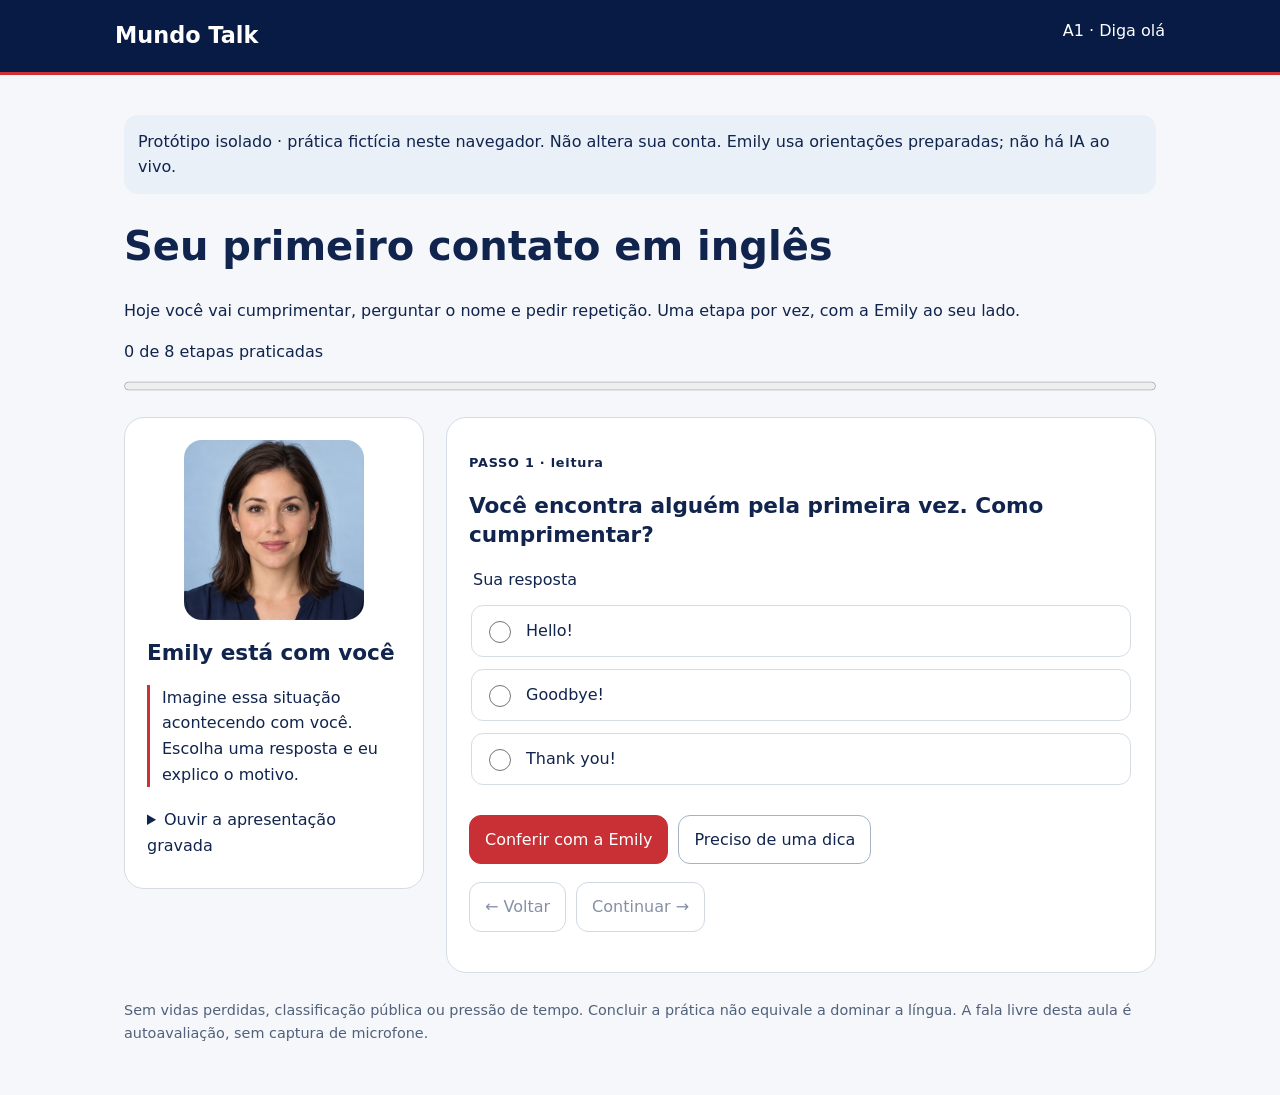
==== diga-ola.html @ 1e770841 "Add isolated A1 Diga ola pilot with original Emily" ====
<!doctype html><html lang="pt-BR"><head><meta charset="utf-8"><meta name="viewport" content="width=device-width,initial-scale=1"><meta http-equiv="Content-Security-Policy" content="default-src 'none'; script-src 'unsafe-inline'; style-src 'unsafe-inline'; img-src data:; media-src data:; connect-src 'none'; form-action 'none'; base-uri 'none'; object-src 'none'"><title>Mundo Talk · aula piloto com Emily</title><style>:root{font-family:system-ui,sans-serif;color:#10244d;background:#f5f7fb;line-height:1.6}*{box-sizing:border-box}body{margin:0}header{background:#071b44;color:white;border-bottom:3px solid #ce3036;padding:18px max(18px,calc((100vw - 1050px)/2));display:flex;justify-content:space-between;gap:12px}header strong{font-size:1.4rem}main{max-width:1080px;margin:auto;padding:24px}h1{font-size:clamp(1.8rem,5vw,2.5rem);line-height:1.25}h2{font-size:1.35rem;line-height:1.35}progress{display:block;width:100%;height:18px;accent-color:#28776d}.notice{background:#eaf0f7;padding:14px;border-radius:14px}.layout{display:grid;grid-template-columns:300px 1fr;gap:22px;margin:22px 0}aside,article,#listening{background:white;border:1px solid #d5dce6;border-radius:20px;padding:22px;min-width:0}aside{align-self:start}aside p{margin:12px 0}#emily-says{border-left:3px solid #ce3036;padding-left:12px}.portrait{background-image:url('[data-uri]');background-size:200% 200%;background-position:0% 0%;width:180px;max-width:100%;aspect-ratio:1;border-radius:18px;margin:auto}audio{width:100%;display:block;margin:12px 0}button,select,input{font:inherit;min-height:48px;max-width:100%;padding:11px 15px;border:1px solid #a5b3c5;border-radius:12px;color:#10244d;background:white}button{cursor:pointer}button:disabled{opacity:.5;cursor:default}button.primary{background:#c93036;color:white;border-color:#c93036}button:focus-visible,select:focus-visible,input:focus-visible,summary:focus-visible{outline:3px solid #2478ef;outline-offset:3px}.actions,.tiles{display:flex;gap:10px;flex-wrap:wrap;margin:18px 0}.tiles button{background:#eaf0f7}.sentence,.passage{white-space:pre-wrap;background:#f0f4f8;padding:16px;border-radius:12px}.sentence{min-height:60px}label{display:block;margin:12px 0}select,input[type=text]{width:100%;margin-top:6px}.option{display:flex;gap:12px;align-items:center;border:1px solid #d5dce6;padding:12px;border-radius:12px;min-height:52px}input[type=radio]{width:22px;height:22px;min-height:22px;flex-shrink:0}fieldset{padding:0;border:0}.feedback{padding:16px;background:#eaf0f7;border-radius:12px}.eyebrow{font-size:.8rem;letter-spacing:.06em;font-weight:700}summary{cursor:pointer;min-height:44px;padding:8px 0}#listening{margin-bottom:18px}footer{font-size:.9rem;color:#51617b;margin:26px 0}button[data-review]{display:block;margin:10px 0}[hidden]{display:none!important}@media(max-width:760px){main{padding:16px}.layout{grid-template-columns:1fr}aside{display:grid;grid-template-columns:86px 1fr;column-gap:14px;padding:16px}.portrait{grid-row:1/3;width:86px;align-self:start}aside h2{margin:0}aside #emily-says{grid-column:2;margin-top:8px}aside details{grid-column:1/-1}article,#listening{padding:18px}header{padding:16px;flex-wrap:wrap}}@media(prefers-reduced-motion:reduce){*{scroll-behavior:auto!important}}
</style></head><body><header><strong>Mundo Talk</strong><span>A1 · Diga olá</span></header><main><p class="notice">Protótipo isolado · prática fictícia neste navegador. Não altera sua conta. Emily usa orientações preparadas; não há IA ao vivo.</p><h1>Seu primeiro contato em inglês</h1><p>Hoje você vai cumprimentar, perguntar o nome e pedir repetição. Uma etapa por vez, com a Emily ao seu lado.</p><label id="progress-label" for="meter">Etapas praticadas</label><progress id="meter" max="8" value="0"></progress><p id="storage-note" role="status"></p><div class="layout"><aside aria-label="Acompanhamento da Emily"><div class="portrait" role="img" aria-label="Emily original, professora do Mundo Talk"></div><h2>Emily está com você</h2><p id="emily-says" aria-live="polite"></p><details><summary>Ouvir a apresentação gravada</summary><audio id="voice" controls preload="none" src="[data-uri]"></audio><p id="voice-note" role="status">Amostra existente em inglês. As dicas de cada exercício são apresentadas em texto.</p></details></aside><section><section id="listening" hidden><h2>Ouça com calma</h2><audio id="lesson-audio" controls preload="none" src="[data-uri]"></audio><button id="slow" type="button">Ouvir mais devagar</button><p id="heard" role="status"></p></section><article id="activity"></article></section></div><footer>Sem vidas perdidas, classificação pública ou pressão de tempo. Concluir a prática não equivale a dominar a língua. A fala livre desta aula é autoavaliação, sem captura de microfone.</footer></main><script type="application/json" id="lesson-data">{"id":"hello","title":"Diga olá","subtitle":"Cumprimente e pergunte o nome de alguém.","minutes":8,"exercises":[{"id":"hello-1","type":"choice","prompt":"Você encontra alguém pela primeira vez. Como cumprimentar?","options":["Hello!","Goodbye!","Thank you!"],"answer":["Hello!"],"explain":"Hello e Hi são cumprimentos. Goodbye é uma despedida.","skill":"leitura"},{"id":"hello-2","type":"pairs","prompt":"Combine as expressões.","pairs":[["Hi!","Oi!"],["Goodbye!","Tchau!"],["Thank you!","Obrigado(a)!"]],"answer":["Oi!","Tchau!","Obrigado(a)!"],"explain":"Use Hi para cumprimentar, Goodbye ao se despedir e Thank you para agradecer.","skill":"vocabulário"},{"id":"hello-3","type":"listen","prompt":"Ouça. O que a pessoa perguntou?","audio":"name","options":["Qual é o seu nome?","De onde você é?","Como você está?"],"answer":["Qual é o seu nome?"],"explain":"What’s your name? significa “Qual é o seu nome?”. What’s é a contração de What is.","skill":"escuta"},{"id":"hello-4","type":"order","prompt":"Monte: “Qual é o seu nome?”","words":["name?","your","What’s"],"answer":["What’s your name?"],"explain":"What’s + your + name? forma uma pergunta sobre o nome.","skill":"construção de frases"},{"id":"hello-5","type":"write","prompt":"Escreva “Olá!” em inglês.","answer":["Hello","Hi","Hey"],"explain":"Hello e Hi funcionam bem. Hey é mais informal.","skill":"escrita"},{"id":"hello-6","type":"choice","context":"Ana: Hello! My name is Ana. What’s your name?\nLeo: Hi, Ana. I’m Leo.","prompt":"Quem está perguntando o nome da outra pessoa?","options":["Ana","Leo","Os dois"],"answer":["Ana"],"explain":"Ana faz a pergunta What’s your name? Leo responde com I’m Leo. Observe quem pergunta e quem responde.","skill":"leitura de diálogo"},{"id":"hello-7","type":"choice","prompt":"Você não entendeu o nome. Como pedir que a pessoa repita?","options":["Can you repeat, please?","How are you?","Where are you from?"],"answer":["Can you repeat, please?"],"explain":"Can you repeat, please? significa “Pode repetir, por favor?”. Você pode pedir ajuda durante uma conversa.","skill":"estratégias de comunicação"},{"id":"hello-8","type":"write","prompt":"Leo disse “My name is Leo.” Agora pergunte o nome de outra pessoa. Escreva a pergunta completa.","answer":["What's your name?","What is your name?"],"explain":"What’s your name? e What is your name? perguntam o nome da pessoa com quem você fala.","skill":"escrita"}],"guide":{"goal":"Cumprimentar, perguntar o nome e pedir repetição.","explanation":"Hello é neutro; Hi é comum em situações informais. Para perguntar o nome, use What’s your name? What’s é a forma curta de What is. My significa meu/minha; your se refere à pessoa com quem você fala. Can you repeat, please? ajuda quando você não entende.","dialogue":["Ana: Hello! My name is Ana. What’s your name?","Leo: Hi! I’m Leo.","Ana: Can you repeat, please?","Leo: Leo."],"speaking":"Diga seu nome em voz alta. Imagine que ouviu um nome que não entendeu e peça repetição. Esta prática não é gravada nem avaliada."},"checkpoint":false}</script><script>// Experimental local practice only. Does not import or write student progress.
const storageKey='mundotalk-a1-emily-prototype-v1';
/** @typedef {{version:number,lessonId:string,index:number,answers:Record<string,string[]>,records:Record<string,{attempts:number,passed:boolean}>,review:string[],heard:boolean,selfReviewed:string[],finished:boolean}} Practice */
function normalize(text){return String(text).normalize('NFKC').toLowerCase().replace(/[’‘]/g,"'").replace(/[.!?,]/g,'').replace(/\s+/g,' ').trim();}
/** @returns {Practice} */
function fresh(lesson){return {version:1,lessonId:lesson.id,index:0,answers:{},records:{},review:[],heard:false,selfReviewed:[],finished:false};}
function evaluate(exercise,answer,heard=false){
 if(exercise.type==='listen'&&!heard)return {kind:'blocked',message:'Ouça a gravação antes de conferir. Se o áudio falhar, esta etapa ficará pendente.'};
 const values=Array.isArray(answer)?answer:[String(answer??'')];
 if(values.length===0||values.some(v=>!String(v).trim()))return {kind:'empty',message:'Faça uma tentativa. Você pode pedir uma dica antes de responder.'};
 const pairs=exercise.type==='pairs';
 const ok=pairs?values.length===exercise.answer.length&&exercise.answer.every((v,i)=>normalize(v)===normalize(values[i])):values.length===1&&exercise.answer.some(v=>normalize(v)===normalize(values[0]));
 if(ok)return {kind:'correct',message:'Isso faz sentido! '+exercise.explain};
 if(exercise.type==='write')return {kind:'review',message:'Vamos comparar sua frase com um exemplo: '+exercise.answer[0]+'. '+exercise.explain+' Se você usou outra formulação, confira se ela comunica a mesma ideia. Sem nota automática para essa alternativa.'};
 return {kind:'retry',message:'Vamos olhar com calma. '+exercise.explain+' Tente outra vez; seu progresso anterior continua guardado.'};
}
function record(state,exercise,result){
 if(['empty','blocked'].includes(result.kind))return state;
 const old=state.records[exercise.id]??{attempts:0,passed:false};
 const records={...state.records,[exercise.id]:{attempts:Math.min(1000,old.attempts+1),passed:old.passed||result.kind==='correct'}};
 const review=new Set(state.review);if(['retry','review'].includes(result.kind))review.add(exercise.id);
 return {...state,records,review:[...review]};
}
function canContinue(state,exercise){return !!state.records[exercise.id]?.passed||state.selfReviewed.includes(exercise.id);}
function read(raw,lesson){
 const clean=fresh(lesson);if(!raw)return clean;
 try{if(raw.length>20000)return clean;const p=JSON.parse(raw),known=new Set(lesson.exercises.map(e=>e.id));
  if(p.version!==1||p.lessonId!==lesson.id||!Number.isInteger(p.index)||p.index<0||p.index>=lesson.exercises.length||typeof p.heard!=='boolean'||typeof p.finished!=='boolean')return clean;
  if(!p.answers||typeof p.answers!=='object'||Array.isArray(p.answers)||!p.records||typeof p.records!=='object'||Array.isArray(p.records))return clean;
  if(!Array.isArray(p.review)||!Array.isArray(p.selfReviewed)||[...p.review,...p.selfReviewed].some(id=>!known.has(id)))return clean;
  if(Object.entries(p.answers).some(([id,v])=>!known.has(id)||!Array.isArray(v)||v.length>12||v.some(s=>typeof s!=='string'||s.length>500)))return clean;
  if(Object.entries(p.records).some(([id,v])=>!known.has(id)||!v||!Number.isInteger(v.attempts)||v.attempts<0||v.attempts>1000||typeof v.passed!=='boolean'))return clean;
  // Only these prototype fields survive. Completions, profiles and permissions never do.
  const state={...clean,index:p.index,answers:p.answers,records:p.records,review:[...new Set(p.review)],heard:p.heard,selfReviewed:p.selfReviewed.filter(id=>lesson.exercises.find(e=>e.id===id)?.type==='write')};
  // An audio or closed activity cannot be completed by a self-review flag.
  const listening=lesson.exercises.filter(e=>e.type==='listen');if(!state.heard)for(const e of listening)delete state.records[e.id];
  state.finished=p.finished&&lesson.exercises.every(e=>canContinue(state,e));return state;
 }catch{return clean;}
}
function summary(state,lesson){return {practiced:lesson.exercises.filter(e=>canContinue(state,e)).length,total:lesson.exercises.length,review:state.review.filter(id=>lesson.exercises.some(e=>e.id===id)),assessment:'prática local, sem avaliação de domínio ou pronúncia'};}

// Isolated DOM adapter. All content comes from the existing hello lesson.
const lesson=JSON.parse(document.getElementById('lesson-data').textContent);
const root=document.getElementById('activity');
const get=id=>document.getElementById(id);
let state;try{state=read(localStorage.getItem(storageKey),lesson);}catch{state=fresh(lesson);get('storage-note').textContent='Armazenamento indisponível: sua prática dura somente nesta aba.';}
let feedback=null,hint=false,order=[];
const esc=v=>String(v).replaceAll('&','&amp;').replaceAll('<','&lt;').replaceAll('>','&gt;').replaceAll('"','&quot;').replaceAll("'",'&#39;');
const persist=()=>{try{localStorage.setItem(storageKey,JSON.stringify(state));}catch{get('storage-note').textContent='Não foi possível guardar a prática. Continue nesta aba; a retomada não está disponível.';}};
const current=()=>lesson.exercises[state.index];
function recallOrder(){const e=current();if(e.type!=='order')return [];const selected=[];for(const word of (state.answers[e.id]?.[0]??'').split(' ').filter(Boolean)){const n=e.words.findIndex((w,i)=>w===word&&!selected.includes(i));if(n<0)return [];selected.push(n);}return selected;}
function render(){
 const e=current(),s=summary(state,lesson),saved=state.answers[e.id]??[];
 get('meter').max=s.total;get('meter').value=s.practiced;get('progress-label').textContent=s.practiced+' de '+s.total+' etapas praticadas';
 get('listening').hidden=state.finished||e.type!=='listen';
 get('heard').textContent=state.heard?'Gravação ouvida. Você pode repetir antes de responder.':'Toque em reproduzir e ouça a gravação até o fim.';
 get('emily-says').textContent=state.finished?'Você praticou um primeiro contato! Agora vale retomar o que ainda exigiu ajuda.':hint?lesson.guide.explanation:feedback?.message??({pairs:'Vamos ligar cada expressão ao sentido. Você escolhe os pares tocando nas opções.',order:'Toque nas palavras para montar a pergunta. Não precisa arrastar.',listen:'Ouça primeiro. Procure uma informação por vez; pode repetir quantas vezes quiser.',write:'Sua vez de escrever. O importante é comunicar a ideia, com apoio se precisar.'}[e.type]??'Imagine essa situação acontecendo com você. Escolha uma resposta e eu explico o motivo.');
 if(state.finished){root.innerHTML='<h2>Prática concluída!</h2><p>Você passou por '+s.practiced+' de '+s.total+' etapas. Isso registra prática, sem certificar domínio do inglês.</p><h3>Seu próximo passo</h3><p>'+(s.review.length?'Reveja '+s.review.length+' atividade(s) em que pediu ajuda ou comparou uma resposta.':'Amanhã, tente cumprimentar e perguntar o nome sem olhar as frases.')+'</p>'+s.review.map(id=>'<button data-review="'+esc(id)+'">Rever atividade '+esc(id)+'</button>').join('')+'<p>Em voz alta: cumprimente uma pessoa imaginária, pergunte o nome e peça repetição. Sem gravação nem nota de pronúncia.</p><button data-action="back">Voltar à última atividade</button>';persist();return;}
 let controls='';
 if(e.type==='pairs')controls=e.pairs.map((p,i)=>'<label>'+esc(p[0])+'<select data-pair="'+i+'"><option value="">Escolha o sentido</option>'+[...e.pairs].reverse().map(v=>'<option value="'+esc(v[1])+'"'+(saved[i]===v[1]?' selected':'')+'>'+esc(v[1])+'</option>').join('')+'</select></label>').join('');
 else if(e.type==='order')controls='<p class="sentence">'+esc(order.length?order.map(i=>e.words[i]).join(' '):(saved[0]??'Sua frase aparece aqui'))+'</p><div class="tiles">'+e.words.map((w,i)=>'<button data-word="'+i+'" '+(order.includes(i)?'disabled':'')+'>'+esc(w)+'</button>').join('')+'</div><button data-action="undo">Desfazer palavra</button><button data-action="clear">Recomeçar frase</button>';
 else if(e.options)controls='<fieldset><legend>Sua resposta</legend>'+e.options.map((v,i)=>'<label class="option"><input type="radio" name="answer" data-choice="'+i+'" '+(saved[0]===v?'checked':'')+'>'+esc(v)+'</label>').join('')+'</fieldset>';
 else controls='<label>Sua frase<input id="written" type="text" maxlength="500" autocomplete="off" value="'+esc(saved[0]??'')+'"></label>';
 root.innerHTML='<p class="eyebrow">PASSO '+(state.index+1)+' · '+esc(e.skill)+'</p><h2>'+esc(e.prompt)+'</h2>'+(e.context?'<p class="passage">'+esc(e.context)+'</p>':'')+controls+'<div class="actions"><button data-action="check" class="primary">Conferir com a Emily</button><button data-action="hint" aria-expanded="'+hint+'">'+(hint?'Fechar dica':'Preciso de uma dica')+'</button></div>'+(feedback?'<p class="feedback" role="status">'+esc(feedback.message)+'</p>':'')+(feedback?.kind==='review'?'<button data-action="self-review">Comparei o sentido — registrar somente a prática</button>':'')+'<div class="actions"><button data-action="back" '+(state.index===0?'disabled':'')+'>← Voltar</button><button data-action="next" '+(!canContinue(state,e)?'disabled':'')+'>'+(state.index===lesson.exercises.length-1?'Ver minha revisão':'Continuar →')+'</button></div>';
 persist();
}
function move(index){get('lesson-audio').pause();state.index=index;feedback=null;hint=false;order=recallOrder();render();}
root.addEventListener('input',event=>{if(event.target.id==='written'){state.answers[current().id]=[event.target.value.slice(0,500)];persist();}});
root.addEventListener('change',event=>{const target=event.target,e=current();if(target.dataset.choice!==undefined)state.answers[e.id]=[e.options[Number(target.dataset.choice)]];if(target.dataset.pair!==undefined){const a=[...(state.answers[e.id]??Array(e.pairs.length).fill(''))];a[Number(target.dataset.pair)]=target.value;state.answers[e.id]=a;}persist();});
root.addEventListener('click',event=>{const button=event.target.closest('button');if(!button||button.disabled)return;
 const e=current(),action=button.dataset.action;
 if(button.dataset.review){state.finished=false;move(lesson.exercises.findIndex(e=>e.id===button.dataset.review));return;}
 if(button.dataset.word!==undefined){const n=Number(button.dataset.word);if(!order.includes(n))order.push(n);state.answers[e.id]=[order.map(i=>e.words[i]).join(' ')];render();return;}
 if(action==='undo'||action==='clear'){if(action==='clear')order=[];else{if(!order.length)state.answers[e.id]=[];order.pop();}state.answers[e.id]=[order.map(i=>e.words[i]).join(' ')];render();}
 if(action==='hint'){hint=!hint;render();}
 if(action==='check'){feedback=evaluate(e,state.answers[e.id]??[],state.heard);state=record(state,e,feedback);render();}
 if(action==='self-review'&&feedback?.kind==='review'&&e.type==='write'){if(!state.selfReviewed.includes(e.id))state.selfReviewed.push(e.id);feedback={kind:'reviewed',message:'Prática registrada por autoavaliação. Não foi atribuída uma nota de correção ou de domínio.'};render();}
 if(action==='back'){if(state.finished){state.finished=false;render();}else if(state.index>0)move(state.index-1);}
 if(action==='next'&&canContinue(state,e)){if(state.index===lesson.exercises.length-1){state.finished=true;render();}else move(state.index+1);}
});
get('lesson-audio').addEventListener('ended',()=>{state.heard=true;get('heard').textContent='Gravação ouvida. Você pode repetir antes de responder.';persist();});
get('lesson-audio').addEventListener('error',()=>{state.heard=false;get('heard').textContent='Áudio indisponível. Esta etapa de escuta fica pendente; nenhuma conclusão será atribuída.';persist();});
get('lesson-audio').addEventListener('play',()=>get('voice').pause());
get('voice').addEventListener('play',()=>get('lesson-audio').pause());
get('slow').addEventListener('click',()=>{const a=get('lesson-audio'),slow=a.playbackRate===1;a.playbackRate=slow?0.8:1;a.preservesPitch=true;get('slow').textContent=slow?'Voltar ao ritmo normal':'Ouvir mais devagar';});
get('voice').addEventListener('error',()=>{get('voice-note').textContent='A amostra não reproduziu. As orientações em português continuam disponíveis em texto.';});
document.addEventListener('visibilitychange',()=>{if(document.hidden){get('voice').pause();get('lesson-audio').pause();persist();}});
order=recallOrder();render();
</script></body></html>
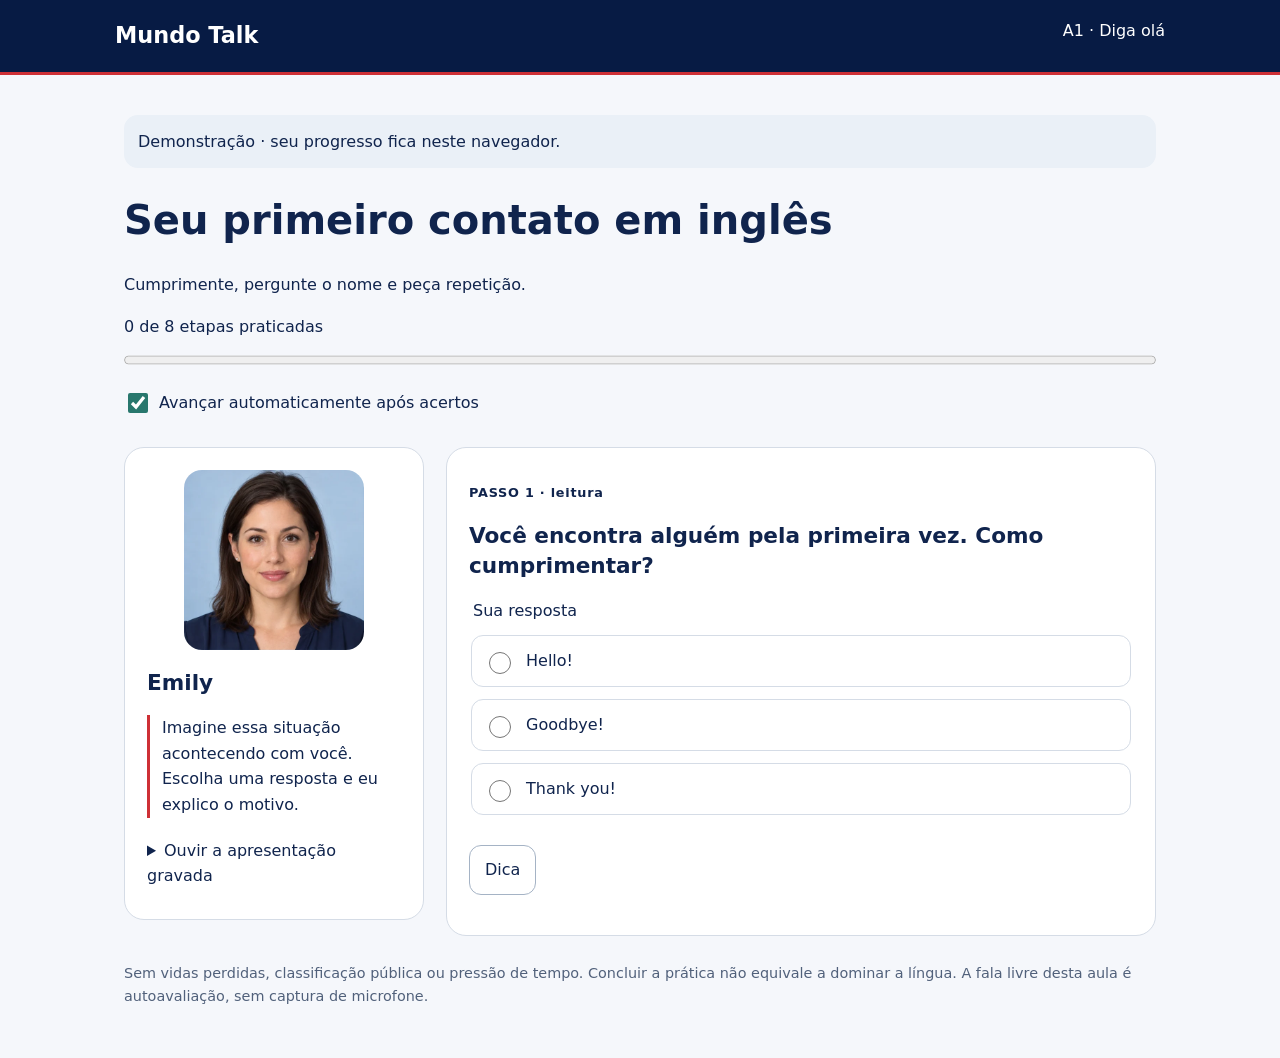
==== commit 21d603bc: "Improve feedback and pacing in Diga ola only" ====
--- a/diga-ola.html
+++ b/diga-ola.html
@@ -1,5 +1,16 @@
 <!doctype html><html lang="pt-BR"><head><meta charset="utf-8"><meta name="viewport" content="width=device-width,initial-scale=1"><meta http-equiv="Content-Security-Policy" content="default-src 'none'; script-src 'unsafe-inline'; style-src 'unsafe-inline'; img-src data:; media-src data:; connect-src 'none'; form-action 'none'; base-uri 'none'; object-src 'none'"><title>Mundo Talk · aula piloto com Emily</title><style>:root{font-family:system-ui,sans-serif;color:#10244d;background:#f5f7fb;line-height:1.6}*{box-sizing:border-box}body{margin:0}header{background:#071b44;color:white;border-bottom:3px solid #ce3036;padding:18px max(18px,calc((100vw - 1050px)/2));display:flex;justify-content:space-between;gap:12px}header strong{font-size:1.4rem}main{max-width:1080px;margin:auto;padding:24px}h1{font-size:clamp(1.8rem,5vw,2.5rem);line-height:1.25}h2{font-size:1.35rem;line-height:1.35}progress{display:block;width:100%;height:18px;accent-color:#28776d}.notice{background:#eaf0f7;padding:14px;border-radius:14px}.layout{display:grid;grid-template-columns:300px 1fr;gap:22px;margin:22px 0}aside,article,#listening{background:white;border:1px solid #d5dce6;border-radius:20px;padding:22px;min-width:0}aside{align-self:start}aside p{margin:12px 0}#emily-says{border-left:3px solid #ce3036;padding-left:12px}.portrait{background-image:url('[data-uri]');background-size:200% 200%;background-position:0% 0%;width:180px;max-width:100%;aspect-ratio:1;border-radius:18px;margin:auto}audio{width:100%;display:block;margin:12px 0}button,select,input{font:inherit;min-height:48px;max-width:100%;padding:11px 15px;border:1px solid #a5b3c5;border-radius:12px;color:#10244d;background:white}button{cursor:pointer}button:disabled{opacity:.5;cursor:default}button.primary{background:#c93036;color:white;border-color:#c93036}button:focus-visible,select:focus-visible,input:focus-visible,summary:focus-visible{outline:3px solid #2478ef;outline-offset:3px}.actions,.tiles{display:flex;gap:10px;flex-wrap:wrap;margin:18px 0}.tiles button{background:#eaf0f7}.sentence,.passage{white-space:pre-wrap;background:#f0f4f8;padding:16px;border-radius:12px}.sentence{min-height:60px}label{display:block;margin:12px 0}select,input[type=text]{width:100%;margin-top:6px}.option{display:flex;gap:12px;align-items:center;border:1px solid #d5dce6;padding:12px;border-radius:12px;min-height:52px}input[type=radio]{width:22px;height:22px;min-height:22px;flex-shrink:0}fieldset{padding:0;border:0}.feedback{padding:16px;background:#eaf0f7;border-radius:12px}.eyebrow{font-size:.8rem;letter-spacing:.06em;font-weight:700}summary{cursor:pointer;min-height:44px;padding:8px 0}#listening{margin-bottom:18px}footer{font-size:.9rem;color:#51617b;margin:26px 0}button[data-review]{display:block;margin:10px 0}[hidden]{display:none!important}@media(max-width:760px){main{padding:16px}.layout{grid-template-columns:1fr}aside{display:grid;grid-template-columns:86px 1fr;column-gap:14px;padding:16px}.portrait{grid-row:1/3;width:86px;align-self:start}aside h2{margin:0}aside #emily-says{grid-column:2;margin-top:8px}aside details{grid-column:1/-1}article,#listening{padding:18px}header{padding:16px;flex-wrap:wrap}}@media(prefers-reduced-motion:reduce){*{scroll-behavior:auto!important}}
-</style></head><body><header><strong>Mundo Talk</strong><span>A1 · Diga olá</span></header><main><p class="notice">Protótipo isolado · prática fictícia neste navegador. Não altera sua conta. Emily usa orientações preparadas; não há IA ao vivo.</p><h1>Seu primeiro contato em inglês</h1><p>Hoje você vai cumprimentar, perguntar o nome e pedir repetição. Uma etapa por vez, com a Emily ao seu lado.</p><label id="progress-label" for="meter">Etapas praticadas</label><progress id="meter" max="8" value="0"></progress><p id="storage-note" role="status"></p><div class="layout"><aside aria-label="Acompanhamento da Emily"><div class="portrait" role="img" aria-label="Emily original, professora do Mundo Talk"></div><h2>Emily está com você</h2><p id="emily-says" aria-live="polite"></p><details><summary>Ouvir a apresentação gravada</summary><audio id="voice" controls preload="none" src="[data-uri]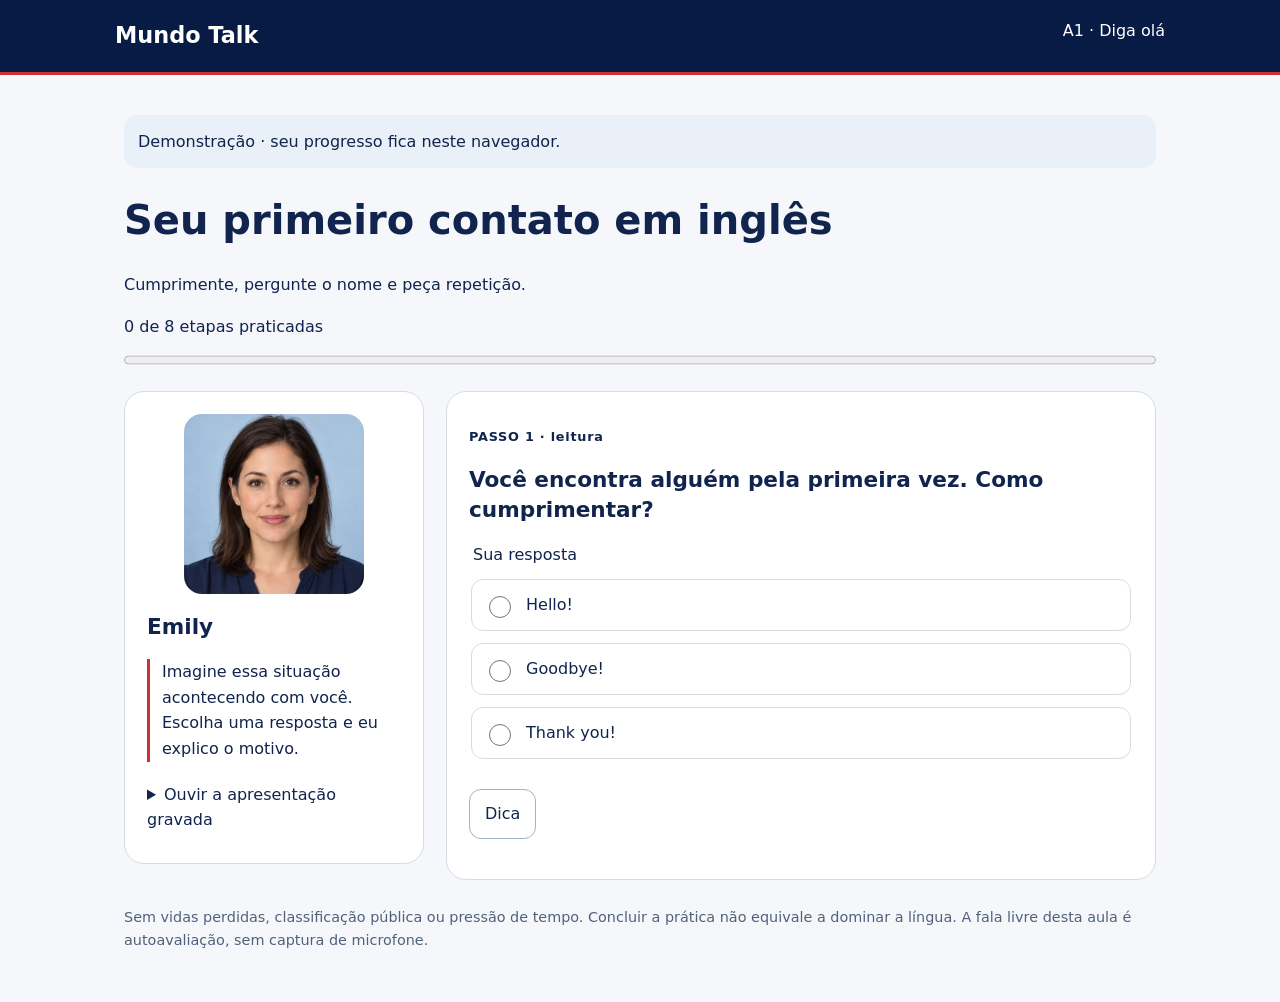
==== commit 2f55ff24: "Always advance after correct answers in Diga ola; keep back and pause" ====
--- a/diga-ola.html
+++ b/diga-ola.html
@@ -2,7 +2,6 @@
 
 #emily-says[data-feedback="correct"]{border-color:#28776d;background:#e9f7ef;color:#13523f;padding-block:8px}
 #emily-says[data-feedback="retry"],#emily-says[data-feedback="review"]{border-color:#aa540f;background:#fff3e6;color:#66350d;padding-block:8px}
-.auto-control{display:flex;align-items:center;gap:8px;min-height:44px}.auto-control input{min-height:0;width:20px;height:20px;accent-color:#28776d}
 .step-enter{animation:step-in 180ms ease-out}@keyframes step-in{from{opacity:.65}to{opacity:1}}
 @media(prefers-reduced-motion:reduce){.step-enter{animation:none}}
 
@@ -10,7 +9,8 @@
 #activity[data-feedback="correct"] .option:has(input:checked){background:#e9f7ef;border-color:#28776d}
 #activity[data-feedback="retry"] .option:has(input:checked){background:#fff3e6;border-color:#aa540f}
 @media(max-width:760px){.mobile-feedback:not([hidden]){display:block;padding:10px;border-radius:10px;background:#eaf0f7}#activity[data-feedback="correct"] .mobile-feedback{background:#e9f7ef;color:#13523f}#activity[data-feedback="retry"] .mobile-feedback{background:#fff3e6;color:#66350d}}
-</style></head><body><header><strong>Mundo Talk</strong><span>A1 · Diga olá</span></header><main><p class="notice">Demonstração · seu progresso fica neste navegador.</p><h1>Seu primeiro contato em inglês</h1><p>Cumprimente, pergunte o nome e peça repetição.</p><label id="progress-label" for="meter">Etapas praticadas</label><progress id="meter" max="8" value="0"></progress><label class="auto-control"><input id="auto-advance" type="checkbox" checked> Avançar automaticamente após acertos</label><p id="storage-note" role="status"></p><div class="layout"><aside aria-label="Acompanhamento da Emily"><div class="portrait" role="img" aria-label="Emily original, professora do Mundo Talk"></div><h2>Emily</h2><p id="emily-says" aria-live="polite"></p><details><summary>Ouvir a apresentação gravada</summary><audio id="voice" controls preload="none" src="[data-uri]